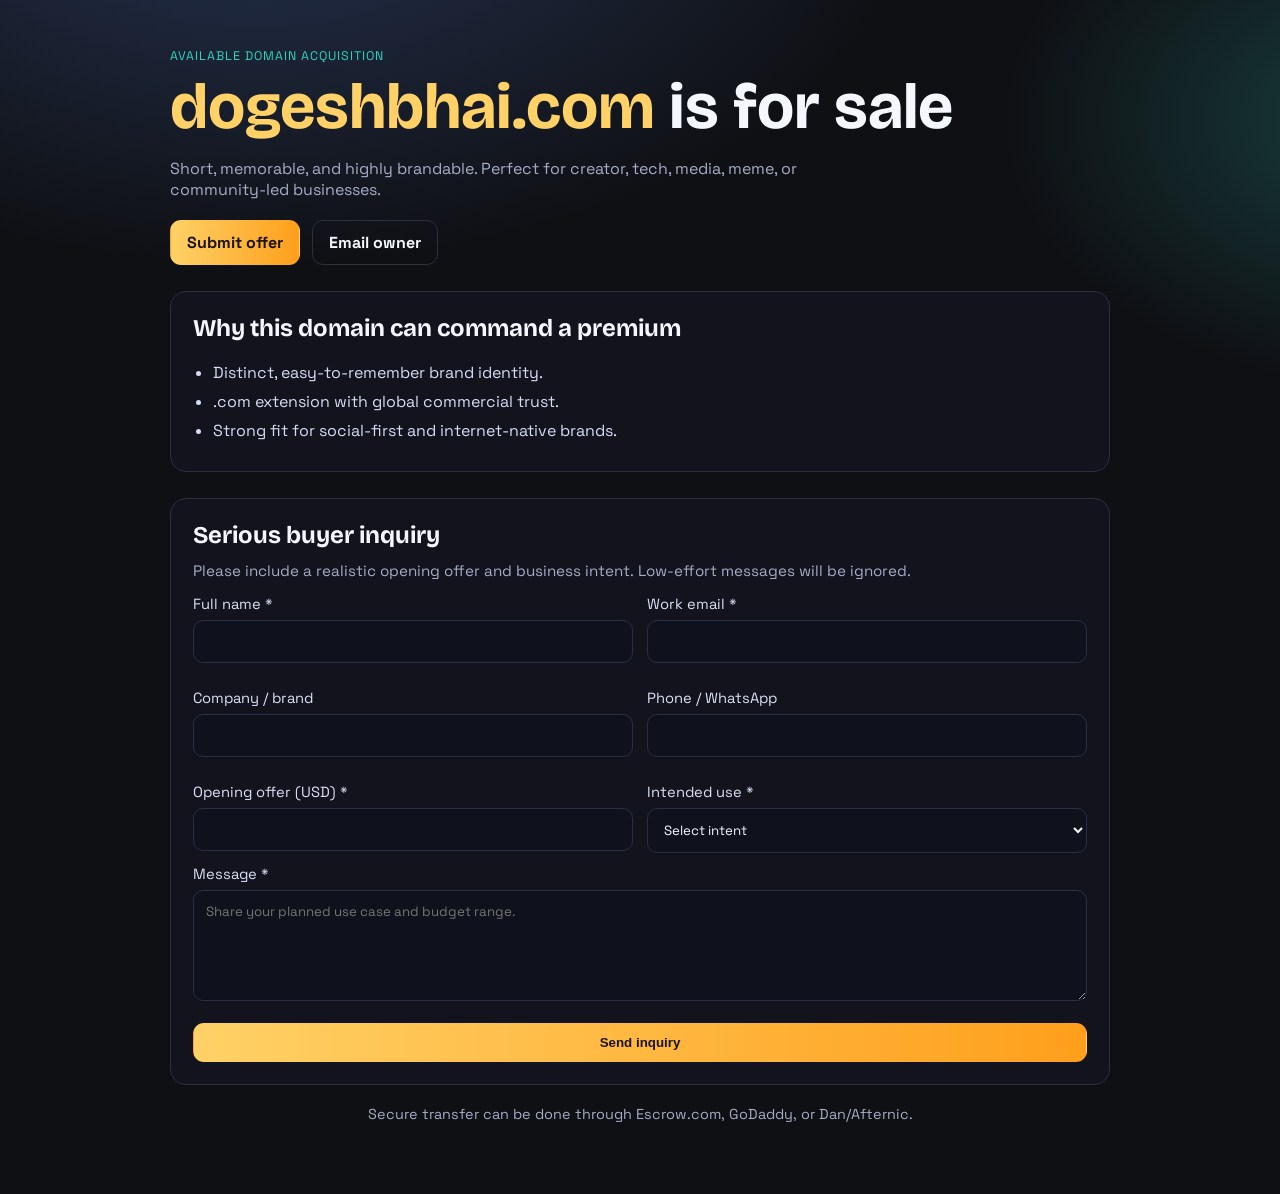
==== index.html @ 3f50d889 "first commit" ====
<!doctype html>
<html lang="en">
  <head>
    <meta charset="UTF-8" />
    <meta name="viewport" content="width=device-width, initial-scale=1.0" />
    <title>dogeshbhai.com is for sale</title>
    <meta
      name="description"
      content="Acquire dogeshbhai.com - memorable, brandable domain name. Submit your offer directly to the owner."
    />
    <meta property="og:title" content="dogeshbhai.com is for sale" />
    <meta
      property="og:description"
      content="Premium brandable domain. Serious inquiries only."
    />
    <meta property="og:type" content="website" />
    <meta property="og:url" content="https://dogeshbhai.com" />
    <link rel="preconnect" href="https://fonts.googleapis.com" />
    <link rel="preconnect" href="https://fonts.gstatic.com" crossorigin />
    <link
      href="https://fonts.googleapis.com/css2?family=Space+Grotesk:wght@400;500;700&family=Bricolage+Grotesque:wght@500;700&display=swap"
      rel="stylesheet"
    />
    <link rel="stylesheet" href="styles.css" />
  </head>
  <body>
    <div class="noise"></div>
    <main class="container">
      <header class="hero">
        <p class="eyebrow">Available domain acquisition</p>
        <h1><span>dogeshbhai.com</span> is for sale</h1>
        <p class="subtitle">
          Short, memorable, and highly brandable. Perfect for creator, tech, media,
          meme, or community-led businesses.
        </p>
        <div class="cta-row">
          <a class="btn btn-primary" href="#offer-form">Submit offer</a>
          <a class="btn btn-secondary" href="mailto:sales@dogeshbhai.com">Email owner</a>
        </div>
      </header>

      <section class="card proof">
        <h2>Why this domain can command a premium</h2>
        <ul>
          <li>Distinct, easy-to-remember brand identity.</li>
          <li>.com extension with global commercial trust.</li>
          <li>Strong fit for social-first and internet-native brands.</li>
        </ul>
      </section>

      <section class="card" id="offer-form">
        <h2>Serious buyer inquiry</h2>
        <p class="form-note">
          Please include a realistic opening offer and business intent. Low-effort
          messages will be ignored.
        </p>

        <form
          action="https://formspree.io/f/xeenrrnq"
          method="POST"
          id="leadForm"
        >
          <div class="grid">
            <label>
              Full name *
              <input type="text" name="name" required />
            </label>
            <label>
              Work email *
              <input type="email" name="email" required />
            </label>
            <label>
              Company / brand
              <input type="text" name="company" />
            </label>
            <label>
              Phone / WhatsApp
              <input type="text" name="phone" />
            </label>
            <label>
              Opening offer (USD) *
              <input type="number" name="offer_usd" min="100" step="100" required />
            </label>
            <label>
              Intended use *
              <select name="intent" required>
                <option value="" selected disabled>Select intent</option>
                <option value="business">Business / startup brand</option>
                <option value="content">Creator / content brand</option>
                <option value="community">Community / campaign</option>
                <option value="investment">Domain investment</option>
              </select>
            </label>
          </div>

          <label>
            Message *
            <textarea
              name="message"
              rows="5"
              required
              placeholder="Share your planned use case and budget range."
            ></textarea>
          </label>

          <input type="hidden" name="source_page" value="dogeshbhai.com" />
          <input type="hidden" name="utm_source" id="utm_source" />
          <input type="hidden" name="utm_medium" id="utm_medium" />
          <input type="hidden" name="utm_campaign" id="utm_campaign" />
          <input type="hidden" name="visitor_id" id="visitor_id" />

          <button class="btn btn-primary submit" type="submit">Send inquiry</button>
        </form>
      </section>

      <footer>
        <p>
          Secure transfer can be done through Escrow.com, GoDaddy, or Dan/Afternic.
        </p>
      </footer>
    </main>

    <script src="script.js"></script>
  </body>
</html>
---- styles.css ----
:root {
  --bg: #0f1014;
  --panel: #171923;
  --text: #f5f7ff;
  --muted: #a6acc7;
  --accent: #ffd166;
  --accent-2: #2dd4bf;
  --stroke: #2a2f44;
}

* {
  box-sizing: border-box;
}

body {
  margin: 0;
  font-family: "Space Grotesk", sans-serif;
  color: var(--text);
  background:
    radial-gradient(1200px 700px at 20% -10%, #24324f 0%, transparent 55%),
    radial-gradient(900px 600px at 110% 10%, #183f3d 0%, transparent 45%),
    var(--bg);
  min-height: 100vh;
}

.noise {
  position: fixed;
  inset: 0;
  pointer-events: none;
  opacity: 0.07;
  background-image: radial-gradient(#fff 0.4px, transparent 0.4px);
  background-size: 4px 4px;
}

.container {
  width: min(940px, 92vw);
  margin: 0 auto;
  padding: 48px 0 56px;
  position: relative;
  z-index: 1;
}

.hero h1 {
  margin: 8px 0 14px;
  font-family: "Bricolage Grotesque", sans-serif;
  font-size: clamp(2rem, 5vw, 4rem);
  line-height: 1.1;
}

.hero h1 span {
  color: var(--accent);
}

.eyebrow {
  color: var(--accent-2);
  text-transform: uppercase;
  font-size: 0.78rem;
  letter-spacing: 0.08em;
  margin: 0;
}

.subtitle {
  color: var(--muted);
  max-width: 65ch;
}

.cta-row {
  display: flex;
  gap: 12px;
  flex-wrap: wrap;
  margin: 20px 0 0;
}

.card {
  margin-top: 26px;
  background: color-mix(in oklab, var(--panel), black 12%);
  border: 1px solid var(--stroke);
  border-radius: 16px;
  padding: 22px;
}

h2 {
  margin-top: 0;
  font-family: "Bricolage Grotesque", sans-serif;
}

ul {
  margin: 12px 0 0;
  padding-left: 20px;
}

li {
  margin: 8px 0;
  color: #d6dcf5;
}

.form-note {
  margin-top: -8px;
  color: var(--muted);
  font-size: 0.95rem;
}

.grid {
  display: grid;
  grid-template-columns: 1fr 1fr;
  gap: 14px;
}

label {
  display: flex;
  flex-direction: column;
  gap: 7px;
  font-size: 0.92rem;
  color: #dbe0f6;
  margin-bottom: 12px;
}

input,
select,
textarea {
  width: 100%;
  border-radius: 10px;
  border: 1px solid var(--stroke);
  background: #0f121d;
  color: var(--text);
  padding: 12px;
  font-family: inherit;
}

input:focus,
select:focus,
textarea:focus {
  outline: none;
  border-color: var(--accent-2);
  box-shadow: 0 0 0 3px #2dd4bf22;
}

.btn {
  display: inline-flex;
  align-items: center;
  justify-content: center;
  text-decoration: none;
  border-radius: 11px;
  padding: 11px 16px;
  font-weight: 700;
  border: 1px solid transparent;
}

.btn-primary {
  background: linear-gradient(90deg, #ffd166, #ff9f1c);
  color: #19130b;
}

.btn-secondary {
  border-color: var(--stroke);
  color: var(--text);
  background: transparent;
}

.submit {
  width: 100%;
  margin-top: 10px;
  cursor: pointer;
}

footer {
  color: var(--muted);
  text-align: center;
  margin-top: 20px;
  font-size: 0.9rem;
}

@media (max-width: 760px) {
  .container {
    padding-top: 28px;
  }

  .grid {
    grid-template-columns: 1fr;
  }

  .card {
    padding: 18px;
  }
}
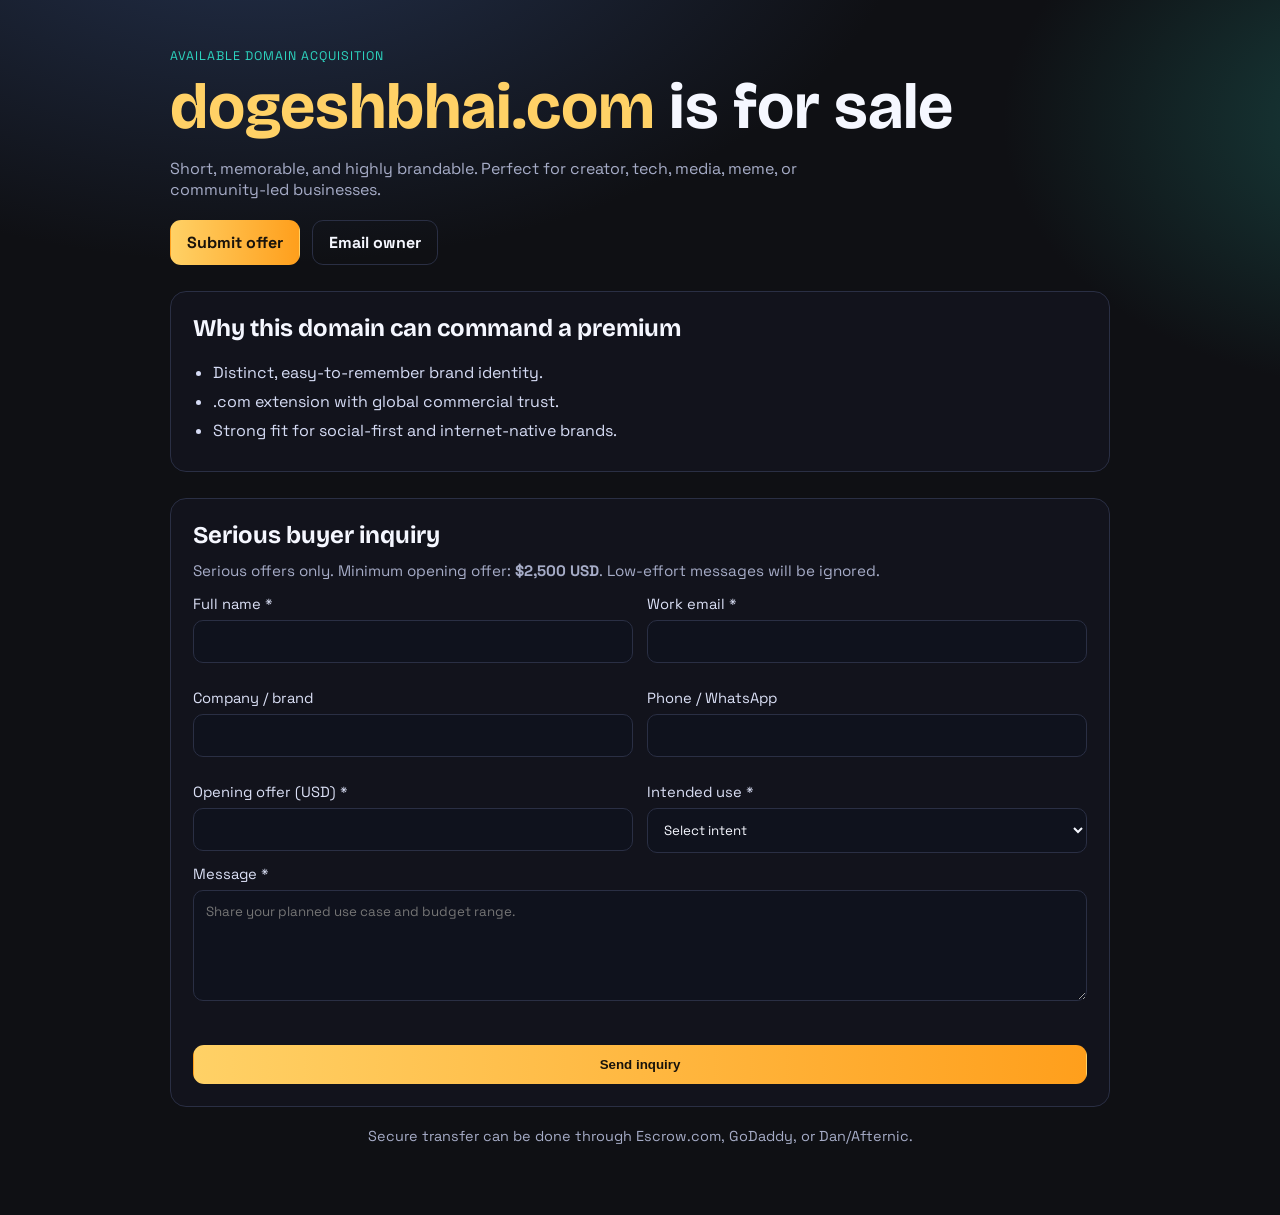
==== commit da0947ef: "feat: implement offer validation and add thank you page" ====
--- a/index.html
+++ b/index.html
@@ -51,8 +51,8 @@
       <section class="card" id="offer-form">
         <h2>Serious buyer inquiry</h2>
         <p class="form-note">
-          Please include a realistic opening offer and business intent. Low-effort
-          messages will be ignored.
+          Serious offers only. Minimum opening offer: <strong>$2,500 USD</strong>.
+          Low-effort messages will be ignored.
         </p>
 
         <form
@@ -79,7 +79,14 @@
             </label>
             <label>
               Opening offer (USD) *
-              <input type="number" name="offer_usd" min="100" step="100" required />
+              <input
+                type="number"
+                name="offer_usd"
+                min="2500"
+                step="100"
+                required
+                id="offer_usd"
+              />
             </label>
             <label>
               Intended use *
@@ -102,12 +109,15 @@
               placeholder="Share your planned use case and budget range."
             ></textarea>
           </label>
+          <p class="error-text" id="offerError" aria-live="polite"></p>
 
           <input type="hidden" name="source_page" value="dogeshbhai.com" />
           <input type="hidden" name="utm_source" id="utm_source" />
           <input type="hidden" name="utm_medium" id="utm_medium" />
           <input type="hidden" name="utm_campaign" id="utm_campaign" />
           <input type="hidden" name="visitor_id" id="visitor_id" />
+          <input type="hidden" name="offer_quality" id="offer_quality" value="valid" />
+          <input type="hidden" name="_next" value="https://dogeshbhai.com/thank-you.html" />
 
           <button class="btn btn-primary submit" type="submit">Send inquiry</button>
         </form>
--- a/styles.css
+++ b/styles.css
@@ -163,11 +163,34 @@
   cursor: pointer;
 }
 
+.error-text {
+  min-height: 1.2em;
+  margin: -4px 0 8px;
+  color: #ff8e8e;
+  font-size: 0.9rem;
+}
+
 footer {
   color: var(--muted);
   text-align: center;
   margin-top: 20px;
   font-size: 0.9rem;
+}
+
+.thank-you-wrap {
+  min-height: 100vh;
+  display: grid;
+  place-items: center;
+  padding: 24px;
+}
+
+.thank-you-card {
+  width: min(680px, 94vw);
+  text-align: center;
+}
+
+.thank-you-card p {
+  color: var(--muted);
 }
 
 @media (max-width: 760px) {
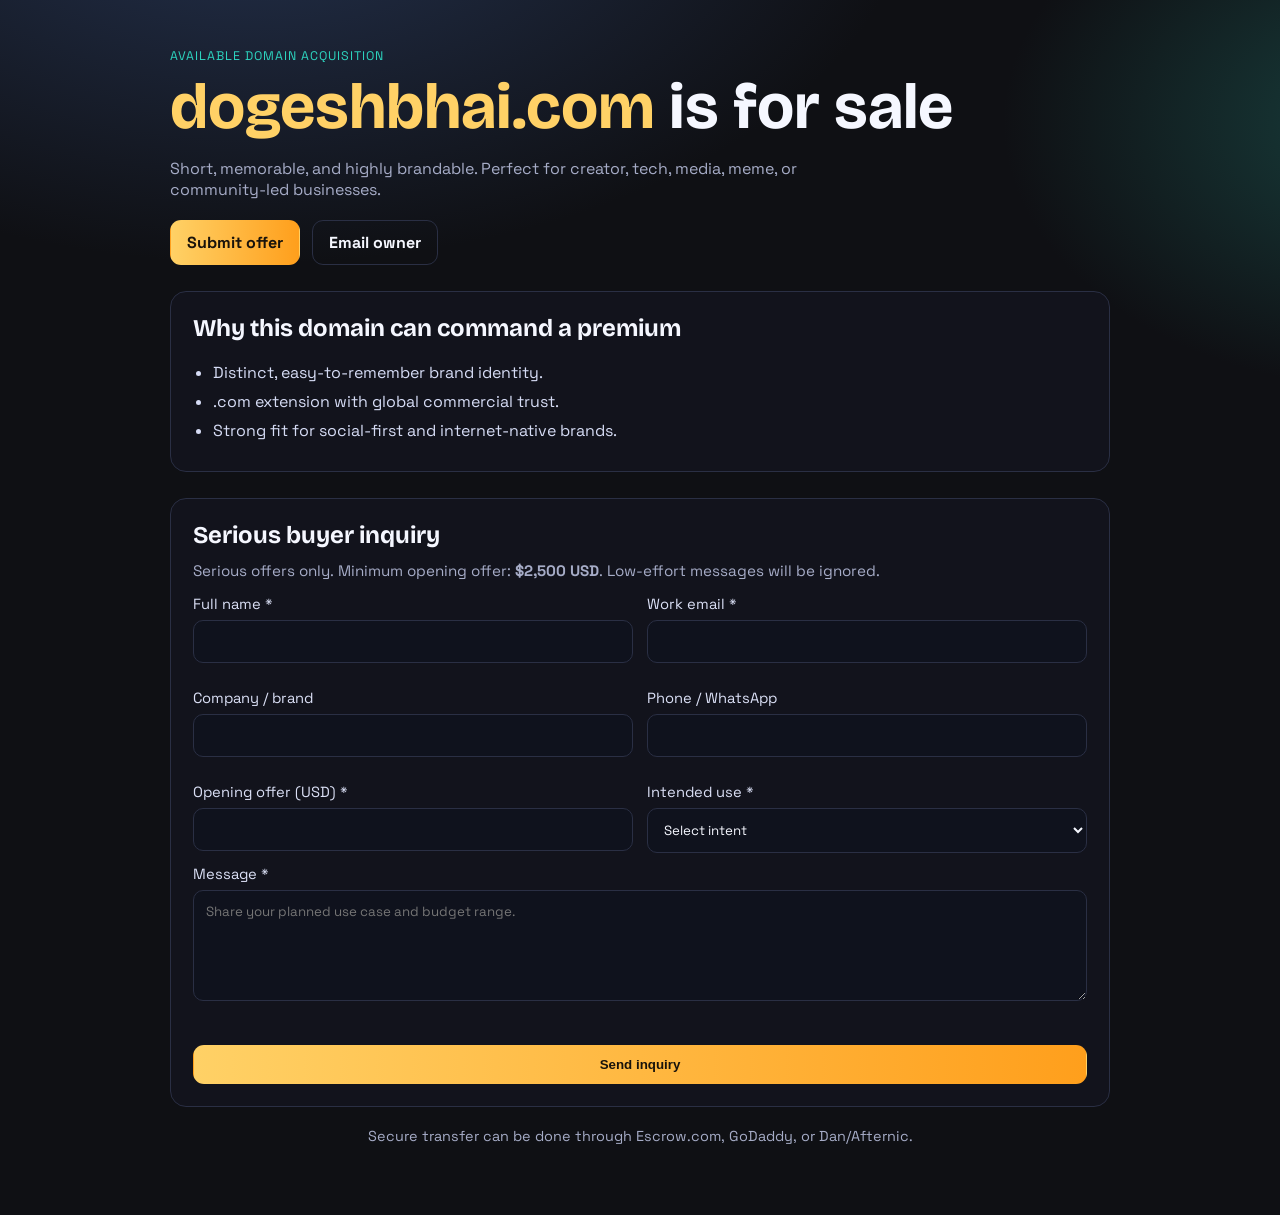
==== commit ef490731: "fix: update email address for contacting owner in HTML files" ====
--- a/index.html
+++ b/index.html
@@ -35,7 +35,7 @@
         </p>
         <div class="cta-row">
           <a class="btn btn-primary" href="#offer-form">Submit offer</a>
-          <a class="btn btn-secondary" href="mailto:sales@dogeshbhai.com">Email owner</a>
+          <a class="btn btn-secondary" href="mailto:abhishek.jha0410@gmail.com">Email owner</a>
         </div>
       </header>
 
